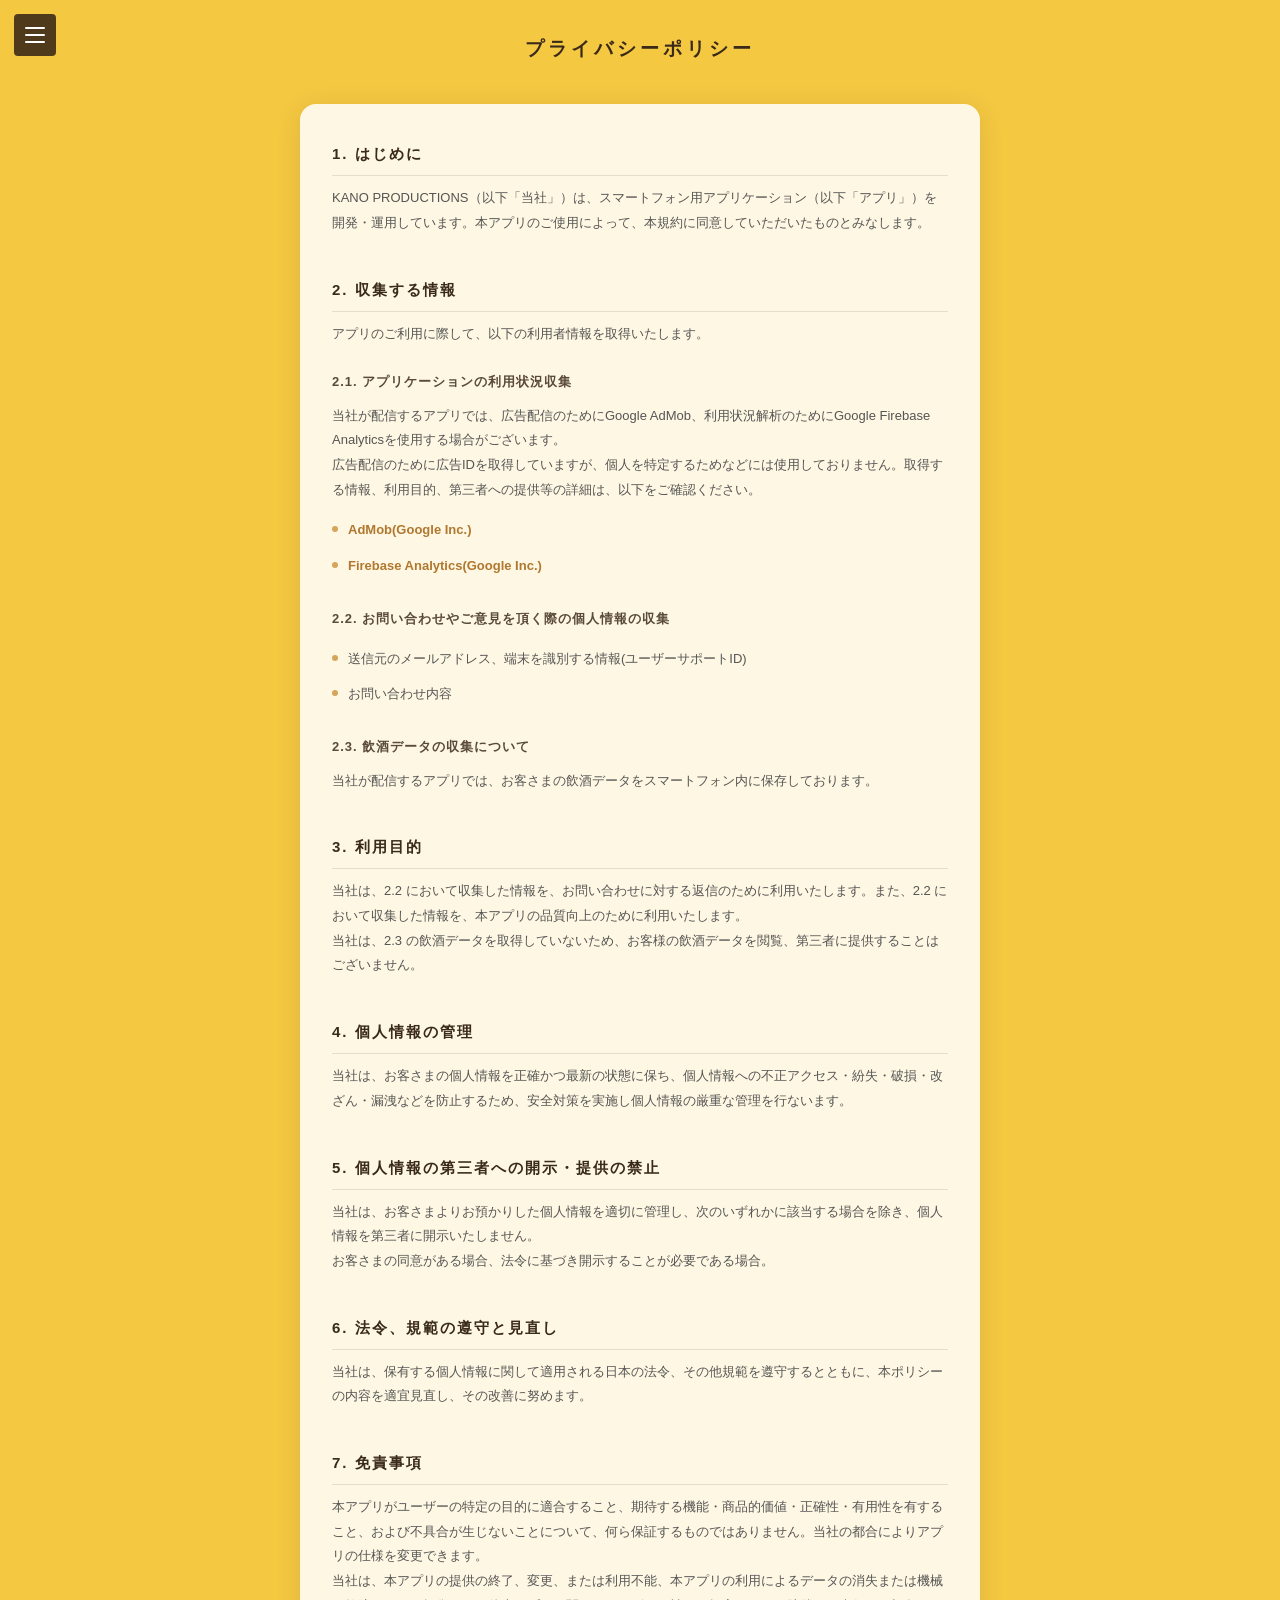
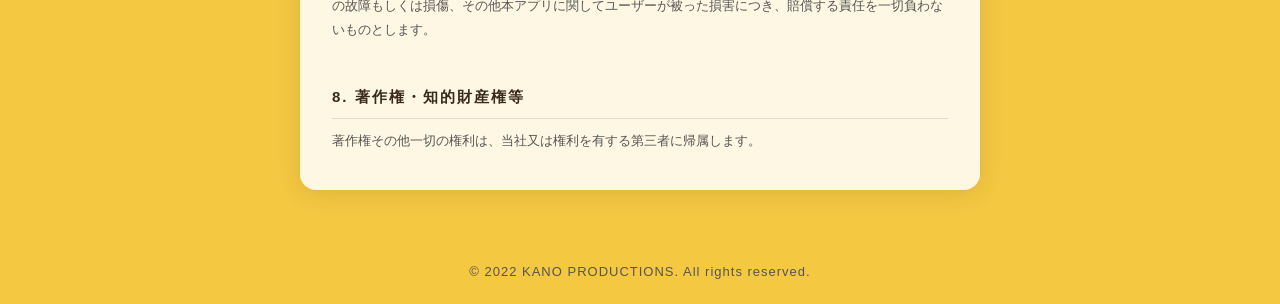
==== privacy.html @ 95e7b993 "コピーライトを2022～に変更" ====
<!DOCTYPE html>
<html lang="ja">
<head>
    <meta charset="UTF-8">
    <meta name="viewport" content="width=device-width, initial-scale=1.0, user-scalable=no, viewport-fit=cover">
    <meta name="theme-color" content="#f5c842">
    <title>KANO PRODUCTIONSのプライバシーポリシー</title>
    <link rel="stylesheet" href="privacy-styles.css">
</head>
<body>

<!-- Hamburger Button -->
<button class="hamburger" id="btnHamburger" aria-label="Menu">
    <span></span><span></span><span></span>
</button>

<!-- Side Menu -->
<div class="menu-overlay" id="menuOverlay"></div>
<nav class="side-menu" id="sideMenu">
    <button class="menu-close" id="btnMenuClose" aria-label="Close">&times;</button>
    <ul class="menu-links">
        <li><a href="index.html">HOME</a></li>
        <li><a href="privacy.html">PRIVACY POLICY</a></li>
    </ul>
    <div class="menu-bottom">KANO PRODUCTIONS</div>
</nav>

    <header>
        <h1 id="title">プライバシーポリシー</h1>
    </header>
    <main>
        <h2 id="top-title">1. はじめに</h2>
        <p>
            KANO PRODUCTIONS（以下「当社」）は、スマートフォン用アプリケーション（以下「アプリ」）を開発・運用しています。本アプリのご使用によって、本規約に同意していただいたものとみなします。
        </p>

        <h2>2. 収集する情報</h2>
        <p>アプリのご利用に際して、以下の利用者情報を取得いたします。</p>

        <h3>2.1. アプリケーションの利用状況収集</h3>
        <p>
            当社が配信するアプリでは、広告配信のためにGoogle AdMob、利用状況解析のためにGoogle Firebase Analyticsを使用する場合がございます。<br>
            広告配信のために広告IDを取得していますが、個人を特定するためなどには使用しておりません。取得する情報、利用目的、第三者への提供等の詳細は、以下をご確認ください。
        </p>
        <ul>
            <li><a href="https://policies.google.com/technologies/ads" target="_blank">AdMob(Google Inc.)</a></li>
            <li><a href="https://policies.google.com/privacy" target="_blank">Firebase Analytics(Google Inc.)</a></li>
        </ul>

        <h3>2.2. お問い合わせやご意見を頂く際の個人情報の収集</h3>
        <ul>
            <li>送信元のメールアドレス、端末を識別する情報(ユーザーサポートID)</li>
            <li>お問い合わせ内容</li>
        </ul>

        <h3>2.3. 飲酒データの収集について</h3>
        <p>当社が配信するアプリでは、お客さまの飲酒データをスマートフォン内に保存しております。</p>

        <h2>3. 利用目的</h2>
        <p>
            当社は、2.2 において収集した情報を、お問い合わせに対する返信のために利用いたします。また、2.2 において収集した情報を、本アプリの品質向上のために利用いたします。<br>
            当社は、2.3 の飲酒データを取得していないため、お客様の飲酒データを閲覧、第三者に提供することはございません。
        </p>

        <h2>4. 個人情報の管理</h2>
        <p>
            当社は、お客さまの個人情報を正確かつ最新の状態に保ち、個人情報への不正アクセス・紛失・破損・改ざん・漏洩などを防止するため、安全対策を実施し個人情報の厳重な管理を行ないます。
        </p>

        <h2>5. 個人情報の第三者への開示・提供の禁止</h2>
        <p>
            当社は、お客さまよりお預かりした個人情報を適切に管理し、次のいずれかに該当する場合を除き、個人情報を第三者に開示いたしません。<br>
            お客さまの同意がある場合、法令に基づき開示することが必要である場合。
        </p>

        <h2>6. 法令、規範の遵守と見直し</h2>
        <p>
            当社は、保有する個人情報に関して適用される日本の法令、その他規範を遵守するとともに、本ポリシーの内容を適宜見直し、その改善に努めます。
        </p>

        <h2>7. 免責事項</h2>
        <p>
            本アプリがユーザーの特定の目的に適合すること、期待する機能・商品的価値・正確性・有用性を有すること、および不具合が生じないことについて、何ら保証するものではありません。当社の都合によりアプリの仕様を変更できます。<br>
            当社は、本アプリの提供の終了、変更、または利用不能、本アプリの利用によるデータの消失または機械の故障もしくは損傷、その他本アプリに関してユーザーが被った損害につき、賠償する責任を一切負わないものとします。
        </p>

        <h2>8. 著作権・知的財産権等</h2>
        <p>
            著作権その他一切の権利は、当社又は権利を有する第三者に帰属します。
        </p>
    </main>
    <footer>
        <p>&copy; 2022 KANO PRODUCTIONS. All rights reserved.</p>
    </footer>

<script>
    const btnH = document.getElementById('btnHamburger');
    const btnC = document.getElementById('btnMenuClose');
    const overlay = document.getElementById('menuOverlay');
    const menu = document.getElementById('sideMenu');
    const themeColor = document.querySelector('meta[name="theme-color"]');
    function openMenu() {
        menu.classList.add('active');
        overlay.classList.add('active');
        themeColor.setAttribute('content', '#f5c842');
    }
    function closeMenu() {
        menu.classList.remove('active');
        overlay.classList.remove('active');
        themeColor.setAttribute('content', '#f5c842');
    }
    btnH.addEventListener('click', openMenu);
    btnC.addEventListener('click', closeMenu);
    overlay.addEventListener('click', closeMenu);
</script>
</body>
</html>
---- privacy-styles.css ----
* {
    margin: 0;
    padding: 0;
    box-sizing: border-box;
}

html {
    background: #f5c842;
    min-height: 100%;
}

body {
    font-family: 'Helvetica Neue', Arial, 'Hiragino Kaku Gothic ProN', 'Hiragino Sans', Meiryo, sans-serif;
    line-height: 1.8;
    background: #f5c842;
    min-height: 100vh;
    min-height: 100dvh;
    color: #3a2a1a;
}

header {
    text-align: center;
    padding: 32px 20px 18px;
    display: flex;
    align-items: center;
    justify-content: center;
    min-height: 42px;
}

#title {
    font-size: 19px;
    font-weight: 800;
    letter-spacing: 4px;
    color: #3a2a1a;
    margin: 0;
}

main {
    max-width: 680px;
    margin: 20px auto 40px;
    background: rgba(255, 255, 255, 0.85);
    backdrop-filter: blur(10px);
    padding: 36px 32px;
    border-radius: 16px;
    box-shadow: 0 4px 24px rgba(58, 42, 26, 0.12);
}

h2 {
    font-size: 15px;
    font-weight: 700;
    color: #3a2a1a;
    letter-spacing: 2px;
    margin-top: 40px;
    padding-bottom: 8px;
    border-bottom: 1px solid rgba(58, 42, 26, 0.12);
}

#top-title {
    margin-top: 0;
}

h3 {
    font-size: 13px;
    font-weight: 700;
    color: #5a4a3a;
    margin-top: 24px;
    letter-spacing: 1px;
}

p {
    font-size: 13px;
    line-height: 1.9;
    color: #555;
    margin-top: 10px;
}

a {
    color: #b07830;
    text-decoration: none;
    font-weight: 600;
    transition: color 0.2s;
}

a:hover {
    color: #8a5a20;
    text-decoration: underline;
}

ul {
    list-style: none;
    margin-left: 0;
    margin-top: 10px;
}

ul li {
    font-size: 13px;
    color: #555;
    padding: 6px 0 6px 16px;
    position: relative;
}

ul li::before {
    content: '';
    position: absolute;
    left: 0;
    top: 14px;
    width: 6px;
    height: 6px;
    border-radius: 50%;
    background: #d4a55a;
}

footer {
    text-align: center;
    padding: 20px;
    font-size: 11px;
    color: rgba(58, 42, 26, 0.5);
    letter-spacing: 1px;
}

/* ===== Hamburger Button ===== */
.hamburger {
    position: fixed;
    top: 14px;
    left: 14px;
    z-index: 1000;
    width: 42px;
    height: 42px;
    background: rgba(50, 35, 20, 0.85);
    border: none;
    border-radius: 4px;
    cursor: pointer;
    display: flex;
    flex-direction: column;
    align-items: center;
    justify-content: center;
    gap: 5px;
}
.hamburger span {
    display: block;
    width: 20px;
    height: 2px;
    background: #fff;
    border-radius: 1px;
    transition: 0.3s;
}

/* ===== Side Menu ===== */
.menu-overlay {
    position: fixed;
    inset: 0;
    background: rgba(0,0,0,0.5);
    z-index: 1100;
    opacity: 0;
    pointer-events: none;
    transition: opacity 0.3s;
}
.menu-overlay.active { opacity: 1; pointer-events: all; }

.side-menu {
    position: fixed;
    top: 0;
    bottom: 0;
    left: 0;
    width: 270px;
    height: 100%;
    background: #3a2a1a;
    z-index: 1200;
    display: flex;
    flex-direction: column;
    transform: translateX(-100%);
    transition: transform 0.3s ease;
    padding-top: env(safe-area-inset-top);
    padding-bottom: env(safe-area-inset-bottom);
}
.side-menu.active { transform: translateX(0); }

.menu-close {
    position: absolute;
    top: 14px;
    left: 14px;
    width: 42px;
    height: 42px;
    background: none;
    border: none;
    cursor: pointer;
    font-size: 26px;
    color: #aaa;
    display: flex;
    align-items: center;
    justify-content: center;
}
.menu-close:hover { color: #fff; }

.menu-links {
    margin-top: 68px;
    list-style: none;
}
.menu-links li {
    border-bottom: 1px solid rgba(255,255,255,0.08);
    padding: 0;
}
.menu-links li:first-child { border-top: 1px solid rgba(255,255,255,0.08); }
.menu-links li::before { display: none; }
.menu-links a {
    display: block;
    padding: 18px 24px;
    color: #d4a55a;
    text-decoration: none;
    font-size: 13px;
    letter-spacing: 3px;
    font-weight: 600;
    transition: background 0.2s;
}
.menu-links a:hover { background: rgba(255,255,255,0.05); color: #d4a55a; }

.menu-bottom {
    margin-top: auto;
    padding: 24px;
    color: rgba(255,255,255,0.3);
    font-size: 11px;
}

/* Safari safe area */
@supports (padding-top: env(safe-area-inset-top)) {
    body {
        padding-left: env(safe-area-inset-left);
        padding-right: env(safe-area-inset-right);
    }
    header {
        padding-top: calc(32px + env(safe-area-inset-top));
    }
    footer {
        padding-bottom: calc(20px + env(safe-area-inset-bottom));
    }
    .hamburger {
        top: calc(14px + env(safe-area-inset-top));
    }
    .menu-close {
        top: calc(14px + env(safe-area-inset-top));
    }
}

/* SP */
@media (max-width: 600px) {
    header {
        padding: 44px 16px 20px;
        padding-top: calc(44px + env(safe-area-inset-top, 0px));
    }

    #title {
        font-size: 18px;
        letter-spacing: 3px;
    }

    main {
        margin: 0 12px 32px;
        padding: 28px 20px;
        border-radius: 12px;
    }

    h2 {
        font-size: 14px;
        margin-top: 32px;
    }
}
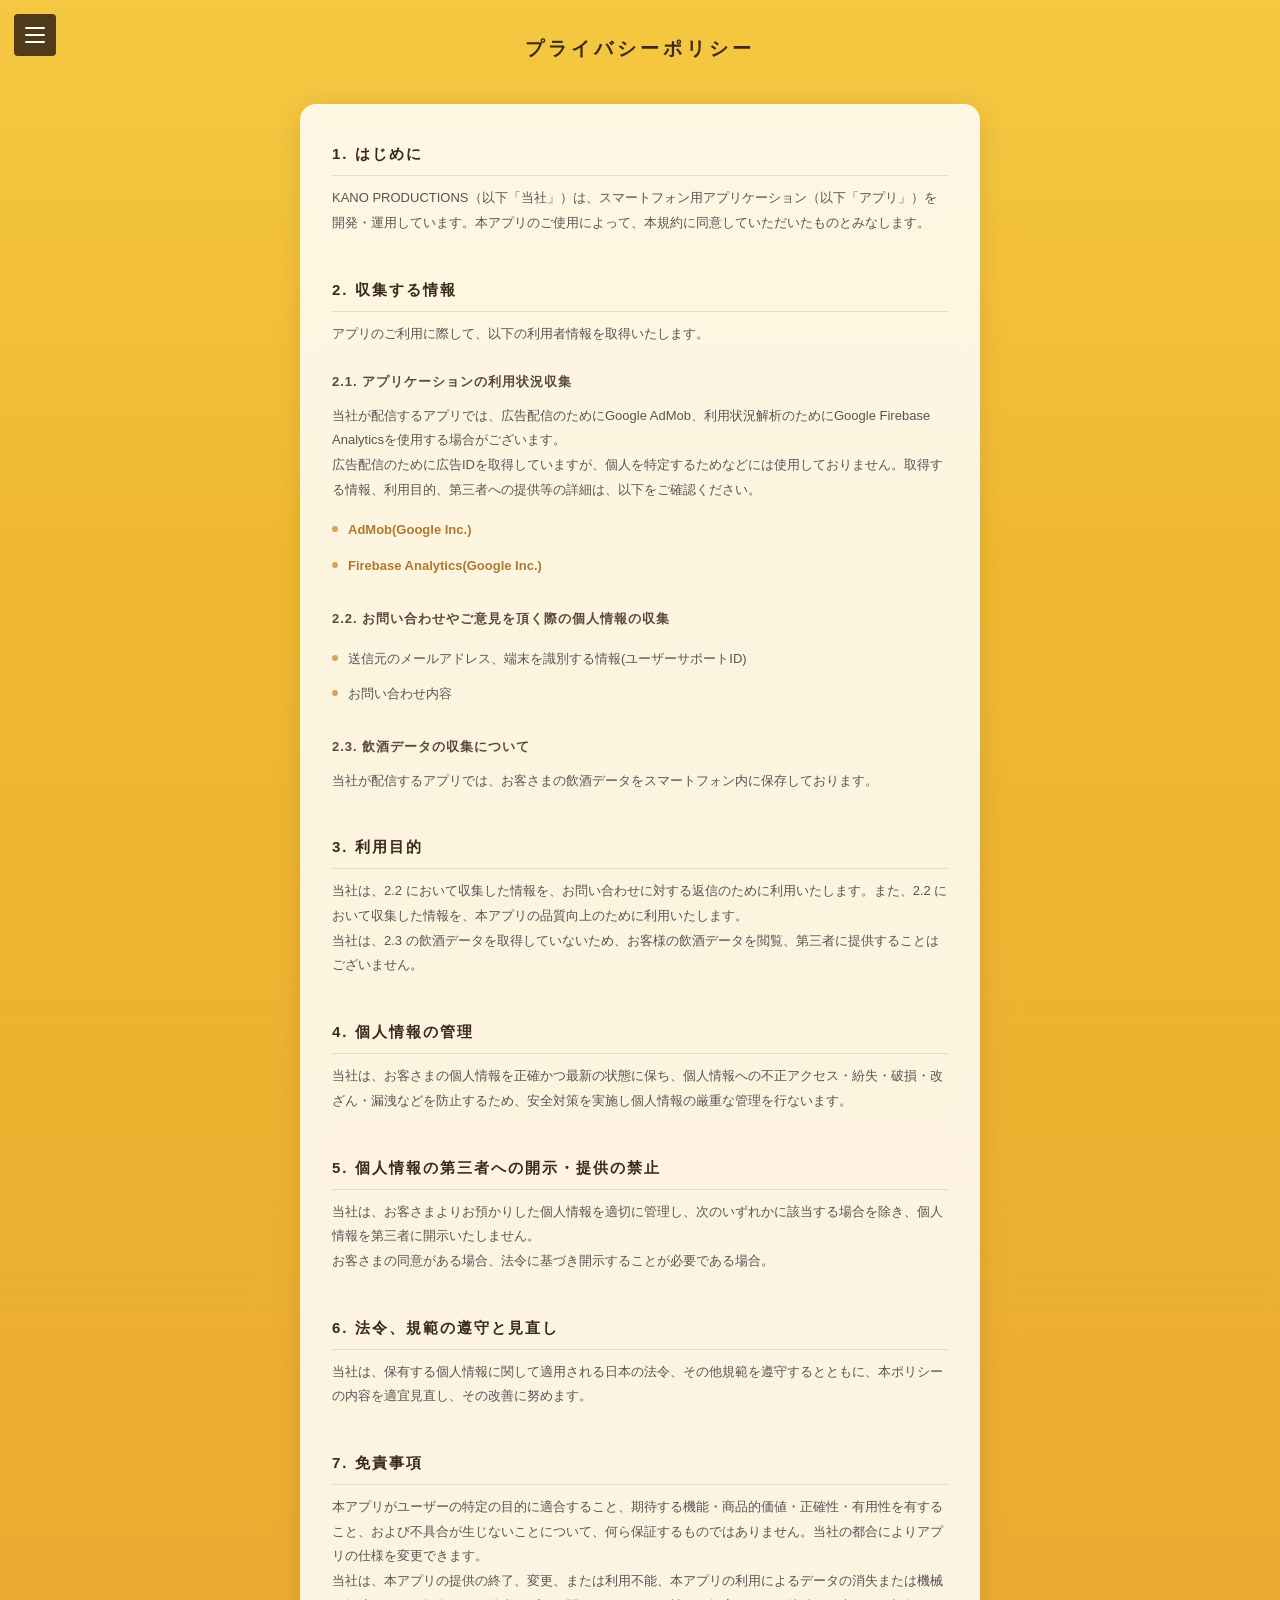
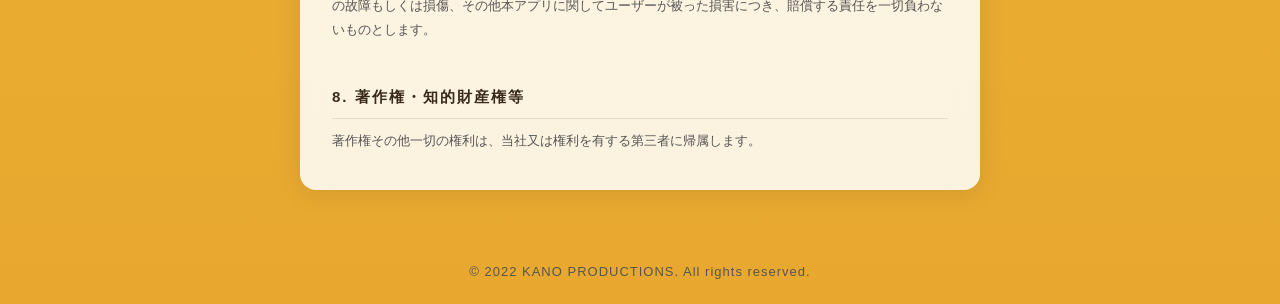
==== commit 732691c0: "メニューの上下対応" ====
--- a/privacy.html
+++ b/privacy.html
@@ -8,6 +8,10 @@
     <link rel="stylesheet" href="privacy-styles.css">
 </head>
 <body>
+
+<!-- SafeArea固定バー -->
+<div class="safe-area-top"></div>
+<div class="safe-area-bottom"></div>
 
 <!-- Hamburger Button -->
 <button class="hamburger" id="btnHamburger" aria-label="Menu">
@@ -99,14 +103,20 @@
     const overlay = document.getElementById('menuOverlay');
     const menu = document.getElementById('sideMenu');
     const themeColor = document.querySelector('meta[name="theme-color"]');
+    const saTop = document.querySelector('.safe-area-top');
+    const saBot = document.querySelector('.safe-area-bottom');
     function openMenu() {
         menu.classList.add('active');
         overlay.classList.add('active');
-        themeColor.setAttribute('content', '#f5c842');
+        saTop.classList.add('active');
+        saBot.classList.add('active');
+        themeColor.setAttribute('content', '#3a2a1a');
     }
     function closeMenu() {
         menu.classList.remove('active');
         overlay.classList.remove('active');
+        saTop.classList.remove('active');
+        saBot.classList.remove('active');
         themeColor.setAttribute('content', '#f5c842');
     }
     btnH.addEventListener('click', openMenu);
--- a/privacy-styles.css
+++ b/privacy-styles.css
@@ -5,14 +5,14 @@
 }
 
 html {
-    background: #f5c842;
+    background: linear-gradient(180deg, #f5c842 0%, #e8a830 100%) fixed;
     min-height: 100%;
 }
 
 body {
     font-family: 'Helvetica Neue', Arial, 'Hiragino Kaku Gothic ProN', 'Hiragino Sans', Meiryo, sans-serif;
     line-height: 1.8;
-    background: #f5c842;
+    background: linear-gradient(180deg, #f5c842 0%, #f0b830 30%, #e8a830 100%);
     min-height: 100vh;
     min-height: 100dvh;
     color: #3a2a1a;
@@ -159,13 +159,12 @@
 
 .side-menu {
     position: fixed;
-    top: 0;
-    bottom: 0;
+    top: calc(-1 * env(safe-area-inset-top, 0px));
+    bottom: calc(-1 * env(safe-area-inset-bottom, 0px));
     left: 0;
     width: 270px;
-    height: 100%;
     background: #3a2a1a;
-    z-index: 1200;
+    z-index: 9999;
     display: flex;
     flex-direction: column;
     transform: translateX(-100%);
@@ -221,6 +220,39 @@
     font-size: 11px;
 }
 
+/* SafeArea固定バー */
+.safe-area-top,
+.safe-area-bottom {
+    display: none;
+}
+
+@supports (padding-top: env(safe-area-inset-top)) {
+    .safe-area-top {
+        display: none;
+        position: fixed;
+        top: 0;
+        left: 0;
+        right: 0;
+        height: env(safe-area-inset-top);
+        background: #f5c842;
+        z-index: 900;
+    }
+    .safe-area-bottom {
+        display: none;
+        position: fixed;
+        bottom: 0;
+        left: 0;
+        right: 0;
+        height: env(safe-area-inset-bottom);
+        background: #e8a830;
+        z-index: 900;
+    }
+    .safe-area-top.active,
+    .safe-area-bottom.active {
+        display: block;
+    }
+}
+
 /* Safari safe area */
 @supports (padding-top: env(safe-area-inset-top)) {
     body {
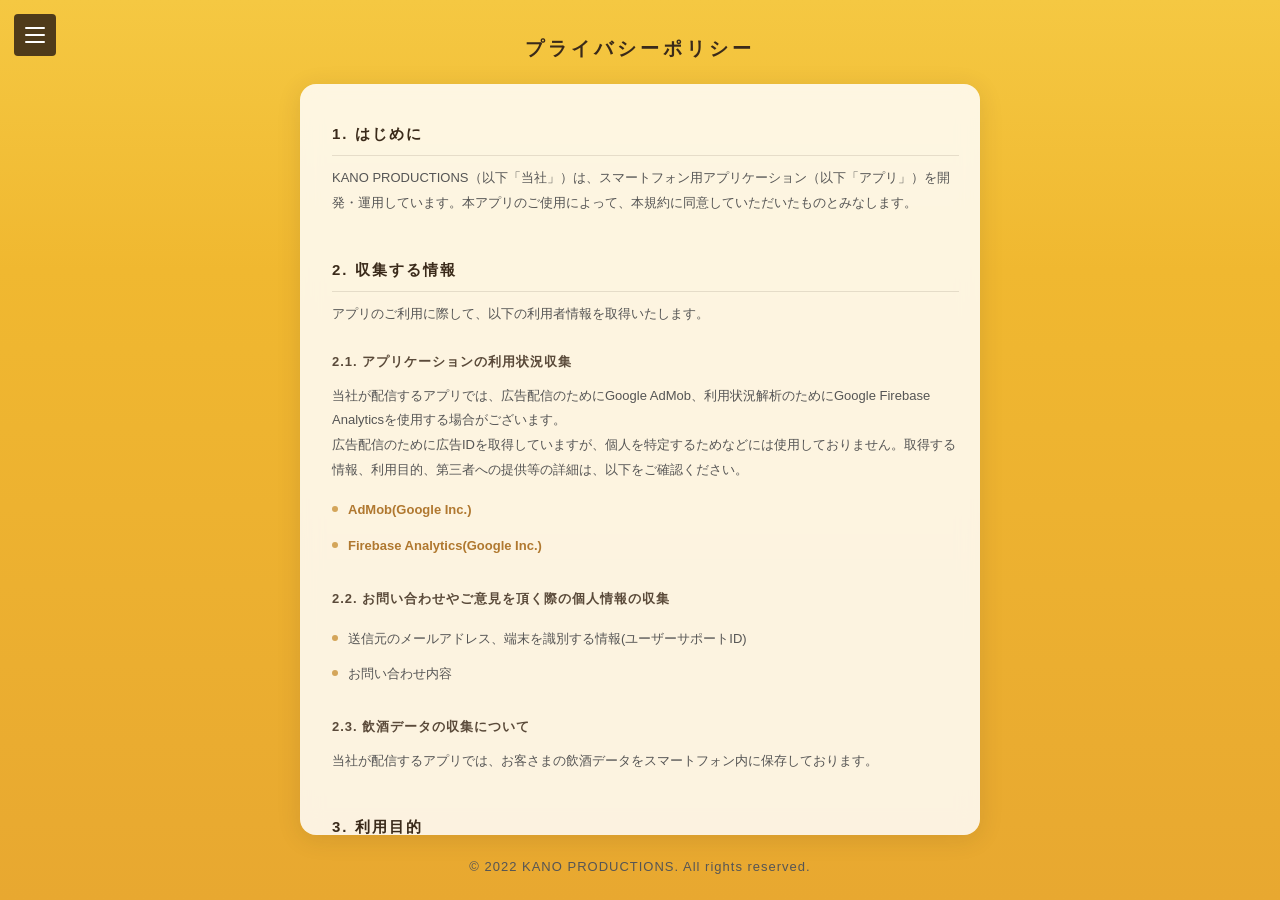
==== commit 6b9ea40e: "プラポリのデザイン更新" ====
--- a/privacy.html
+++ b/privacy.html
@@ -8,10 +8,6 @@
     <link rel="stylesheet" href="privacy-styles.css">
 </head>
 <body>
-
-<!-- SafeArea固定バー -->
-<div class="safe-area-top"></div>
-<div class="safe-area-bottom"></div>
 
 <!-- Hamburger Button -->
 <button class="hamburger" id="btnHamburger" aria-label="Menu">
@@ -32,6 +28,7 @@
     <header>
         <h1 id="title">プライバシーポリシー</h1>
     </header>
+    <div class="main-wrap">
     <main>
         <h2 id="top-title">1. はじめに</h2>
         <p>
@@ -93,6 +90,7 @@
             著作権その他一切の権利は、当社又は権利を有する第三者に帰属します。
         </p>
     </main>
+    </div>
     <footer>
         <p>&copy; 2022 KANO PRODUCTIONS. All rights reserved.</p>
     </footer>
@@ -102,22 +100,13 @@
     const btnC = document.getElementById('btnMenuClose');
     const overlay = document.getElementById('menuOverlay');
     const menu = document.getElementById('sideMenu');
-    const themeColor = document.querySelector('meta[name="theme-color"]');
-    const saTop = document.querySelector('.safe-area-top');
-    const saBot = document.querySelector('.safe-area-bottom');
     function openMenu() {
         menu.classList.add('active');
         overlay.classList.add('active');
-        saTop.classList.add('active');
-        saBot.classList.add('active');
-        themeColor.setAttribute('content', '#3a2a1a');
     }
     function closeMenu() {
         menu.classList.remove('active');
         overlay.classList.remove('active');
-        saTop.classList.remove('active');
-        saBot.classList.remove('active');
-        themeColor.setAttribute('content', '#f5c842');
     }
     btnH.addEventListener('click', openMenu);
     btnC.addEventListener('click', closeMenu);
--- a/privacy-styles.css
+++ b/privacy-styles.css
@@ -5,7 +5,7 @@
 }
 
 html {
-    background: linear-gradient(180deg, #f5c842 0%, #e8a830 100%) fixed;
+    background: #f5c842;
     min-height: 100%;
 }
 
@@ -13,9 +13,12 @@
     font-family: 'Helvetica Neue', Arial, 'Hiragino Kaku Gothic ProN', 'Hiragino Sans', Meiryo, sans-serif;
     line-height: 1.8;
     background: linear-gradient(180deg, #f5c842 0%, #f0b830 30%, #e8a830 100%);
-    min-height: 100vh;
-    min-height: 100dvh;
+    height: 100vh;
+    height: 100dvh;
     color: #3a2a1a;
+    overflow: hidden;
+    display: flex;
+    flex-direction: column;
 }
 
 header {
@@ -35,14 +38,25 @@
     margin: 0;
 }
 
-main {
+.main-wrap {
     max-width: 680px;
-    margin: 20px auto 40px;
+    margin: 0 auto;
+    width: 100%;
+    flex: 1;
+    overflow: hidden;
+    border-radius: 16px;
     background: rgba(255, 255, 255, 0.85);
     backdrop-filter: blur(10px);
+    box-shadow: 0 4px 24px rgba(58, 42, 26, 0.12);
+}
+
+main {
     padding: 36px 32px;
-    border-radius: 16px;
-    box-shadow: 0 4px 24px rgba(58, 42, 26, 0.12);
+    padding-right: 20px;
+    margin-right: 1px;
+    height: 100%;
+    overflow-y: auto;
+    -webkit-overflow-scrolling: touch;
 }
 
 h2 {
@@ -112,10 +126,12 @@
 
 footer {
     text-align: center;
-    padding: 20px;
+    padding: 10px 20px;
+    padding-bottom: calc(10px + env(safe-area-inset-bottom, 0px));
     font-size: 11px;
     color: rgba(58, 42, 26, 0.5);
     letter-spacing: 1px;
+    flex-shrink: 0;
 }
 
 /* ===== Hamburger Button ===== */
@@ -136,6 +152,7 @@
     justify-content: center;
     gap: 5px;
 }
+
 .hamburger span {
     display: block;
     width: 20px;
@@ -149,13 +166,17 @@
 .menu-overlay {
     position: fixed;
     inset: 0;
-    background: rgba(0,0,0,0.5);
+    background: rgba(0, 0, 0, 0.5);
     z-index: 1100;
     opacity: 0;
     pointer-events: none;
     transition: opacity 0.3s;
 }
-.menu-overlay.active { opacity: 1; pointer-events: all; }
+
+.menu-overlay.active {
+    opacity: 1;
+    pointer-events: all;
+}
 
 .side-menu {
     position: fixed;
@@ -172,7 +193,10 @@
     padding-top: env(safe-area-inset-top);
     padding-bottom: env(safe-area-inset-bottom);
 }
-.side-menu.active { transform: translateX(0); }
+
+.side-menu.active {
+    transform: translateX(0);
+}
 
 .menu-close {
     position: absolute;
@@ -189,18 +213,29 @@
     align-items: center;
     justify-content: center;
 }
-.menu-close:hover { color: #fff; }
+
+.menu-close:hover {
+    color: #fff;
+}
 
 .menu-links {
     margin-top: 68px;
     list-style: none;
 }
+
 .menu-links li {
-    border-bottom: 1px solid rgba(255,255,255,0.08);
+    border-bottom: 1px solid rgba(255, 255, 255, 0.08);
     padding: 0;
 }
-.menu-links li:first-child { border-top: 1px solid rgba(255,255,255,0.08); }
-.menu-links li::before { display: none; }
+
+.menu-links li:first-child {
+    border-top: 1px solid rgba(255, 255, 255, 0.08);
+}
+
+.menu-links li::before {
+    display: none;
+}
+
 .menu-links a {
     display: block;
     padding: 18px 24px;
@@ -211,46 +246,17 @@
     font-weight: 600;
     transition: background 0.2s;
 }
-.menu-links a:hover { background: rgba(255,255,255,0.05); color: #d4a55a; }
+
+.menu-links a:hover {
+    background: rgba(255, 255, 255, 0.05);
+    color: #d4a55a;
+}
 
 .menu-bottom {
     margin-top: auto;
     padding: 24px;
-    color: rgba(255,255,255,0.3);
+    color: rgba(255, 255, 255, 0.3);
     font-size: 11px;
-}
-
-/* SafeArea固定バー */
-.safe-area-top,
-.safe-area-bottom {
-    display: none;
-}
-
-@supports (padding-top: env(safe-area-inset-top)) {
-    .safe-area-top {
-        display: none;
-        position: fixed;
-        top: 0;
-        left: 0;
-        right: 0;
-        height: env(safe-area-inset-top);
-        background: #f5c842;
-        z-index: 900;
-    }
-    .safe-area-bottom {
-        display: none;
-        position: fixed;
-        bottom: 0;
-        left: 0;
-        right: 0;
-        height: env(safe-area-inset-bottom);
-        background: #e8a830;
-        z-index: 900;
-    }
-    .safe-area-top.active,
-    .safe-area-bottom.active {
-        display: block;
-    }
 }
 
 /* Safari safe area */
@@ -259,15 +265,19 @@
         padding-left: env(safe-area-inset-left);
         padding-right: env(safe-area-inset-right);
     }
+
     header {
         padding-top: calc(32px + env(safe-area-inset-top));
     }
+
     footer {
         padding-bottom: calc(20px + env(safe-area-inset-bottom));
     }
+
     .hamburger {
         top: calc(14px + env(safe-area-inset-top));
     }
+
     .menu-close {
         top: calc(14px + env(safe-area-inset-top));
     }
@@ -285,14 +295,16 @@
         letter-spacing: 3px;
     }
 
+    .main-wrap {
+        border-radius: 12px;
+    }
+
     main {
-        margin: 0 12px 32px;
         padding: 28px 20px;
-        border-radius: 12px;
     }
 
     h2 {
         font-size: 14px;
         margin-top: 32px;
     }
-}
+}
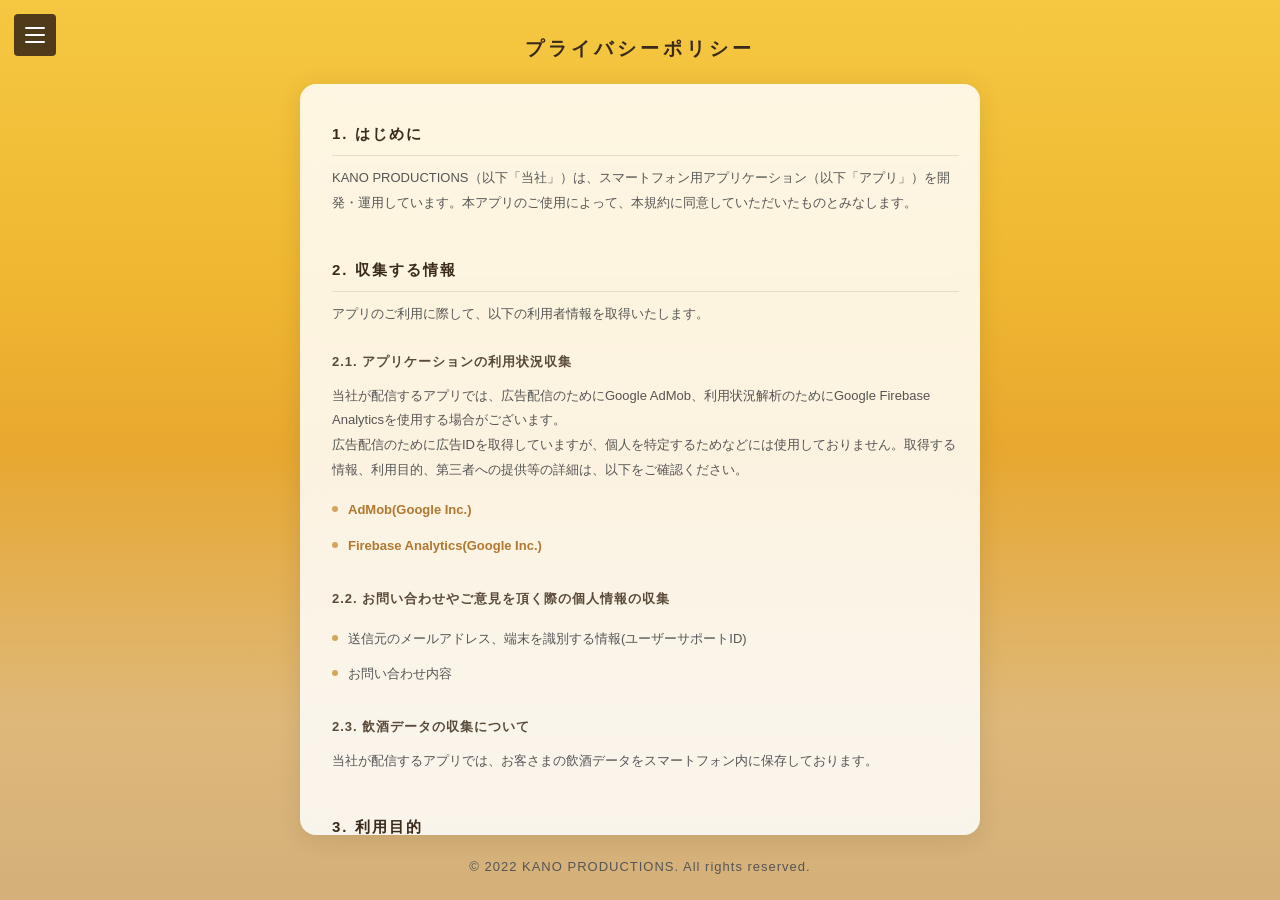
==== commit 7b8d7b88: "右側はみ出し修正対応" ====
--- a/privacy.html
+++ b/privacy.html
@@ -8,6 +8,9 @@
     <link rel="stylesheet" href="privacy-styles.css">
 </head>
 <body>
+
+<!-- 背景レイヤー（SafeArea含むビューポート全体をカバー） -->
+<div class="bg-layer"></div>
 
 <!-- Hamburger Button -->
 <button class="hamburger" id="btnHamburger" aria-label="Menu">
@@ -100,17 +103,32 @@
     const btnC = document.getElementById('btnMenuClose');
     const overlay = document.getElementById('menuOverlay');
     const menu = document.getElementById('sideMenu');
+    const themeColor = document.querySelector('meta[name="theme-color"]');
+
     function openMenu() {
         menu.classList.add('active');
         overlay.classList.add('active');
+        themeColor.setAttribute('content', '#3a2a1a');
     }
     function closeMenu() {
         menu.classList.remove('active');
         overlay.classList.remove('active');
+        themeColor.setAttribute('content', '#f5c842');
     }
     btnH.addEventListener('click', openMenu);
     btnC.addEventListener('click', closeMenu);
     overlay.addEventListener('click', closeMenu);
+
+    // indexと同じ--vh制御
+    function updateVh() {
+        const vh = (window.visualViewport ? window.visualViewport.height : window.innerHeight) * 0.01;
+        document.documentElement.style.setProperty('--vh', vh + 'px');
+    }
+    window.addEventListener('resize', updateVh);
+    if (window.visualViewport) {
+        window.visualViewport.addEventListener('resize', updateVh);
+    }
+    updateVh();
 </script>
 </body>
 </html>
--- a/privacy-styles.css
+++ b/privacy-styles.css
@@ -5,20 +5,33 @@
 }
 
 html {
-    background: #f5c842;
+    background: #d4b07a;
     min-height: 100%;
 }
 
 body {
     font-family: 'Helvetica Neue', Arial, 'Hiragino Kaku Gothic ProN', 'Hiragino Sans', Meiryo, sans-serif;
     line-height: 1.8;
-    background: linear-gradient(180deg, #f5c842 0%, #f0b830 30%, #e8a830 100%);
+    background: transparent;
     height: 100vh;
     height: 100dvh;
+    height: calc(var(--vh, 1vh) * 100);
     color: #3a2a1a;
     overflow: hidden;
     display: flex;
     flex-direction: column;
+}
+
+.bg-layer {
+    position: fixed;
+    top: 0;
+    left: 0;
+    width: 100%;
+    height: 100vh;
+    height: 100dvh;
+    height: calc(var(--vh, 1vh) * 100);
+    background: linear-gradient(180deg, #f5c842 0%, #f0b830 30%, #e8a830 50%, #deb87a 80%, #d4b07a 100%);
+    z-index: -1;
 }
 
 header {
@@ -296,11 +309,14 @@
     }
 
     .main-wrap {
+        margin: 0 12px;
+        width: auto;
         border-radius: 12px;
     }
 
     main {
         padding: 28px 20px;
+        padding-right: 14px;
     }
 
     h2 {
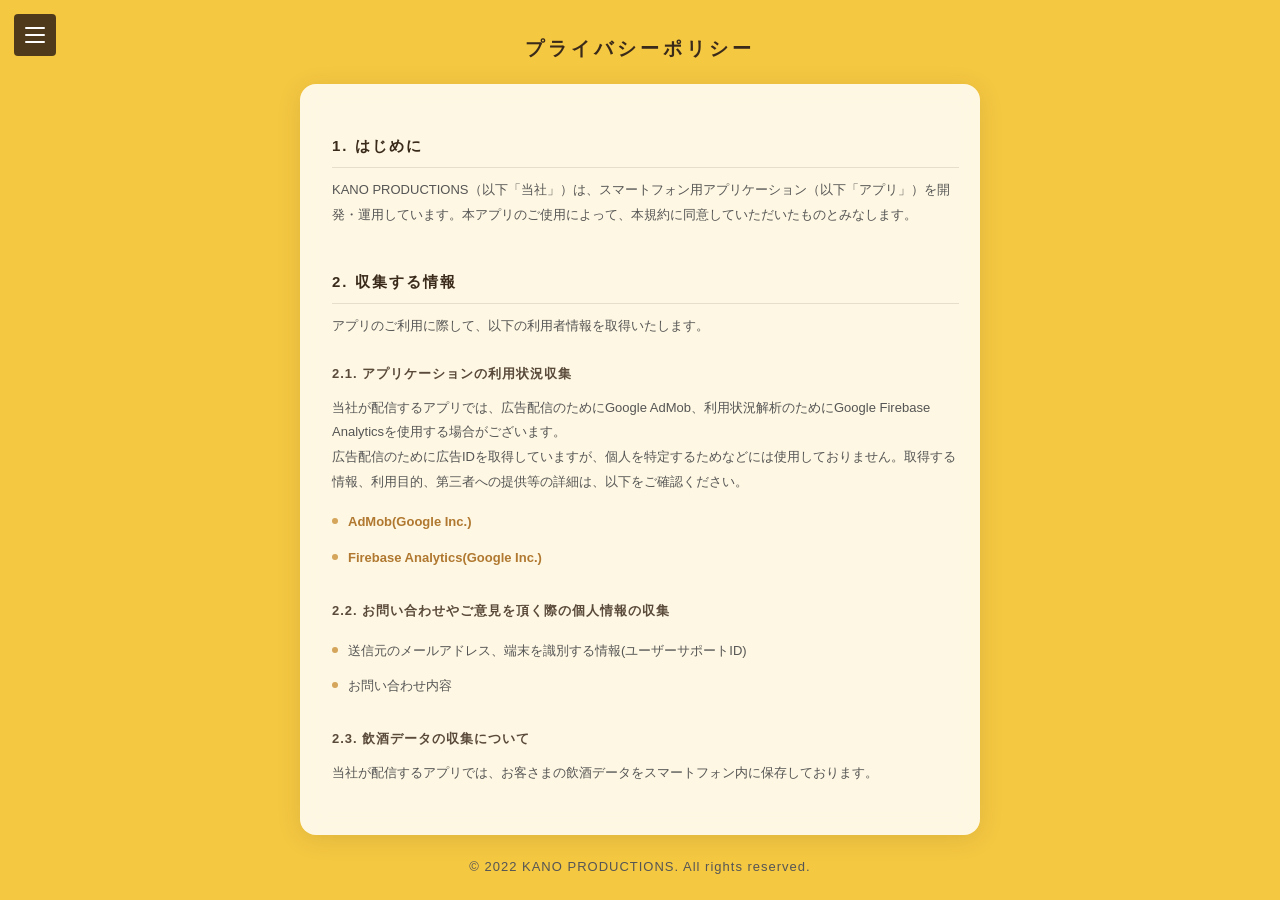
==== commit b658b7ca: "プラポリのいろいろ修正" ====
--- a/privacy.html
+++ b/privacy.html
@@ -33,6 +33,7 @@
     </header>
     <div class="main-wrap">
     <main>
+        <div class="scroll-inner">
         <h2 id="top-title">1. はじめに</h2>
         <p>
             KANO PRODUCTIONS（以下「当社」）は、スマートフォン用アプリケーション（以下「アプリ」）を開発・運用しています。本アプリのご使用によって、本規約に同意していただいたものとみなします。
@@ -92,6 +93,7 @@
         <p>
             著作権その他一切の権利は、当社又は権利を有する第三者に帰属します。
         </p>
+        </div>
     </main>
     </div>
     <footer>
--- a/privacy-styles.css
+++ b/privacy-styles.css
@@ -5,17 +5,16 @@
 }
 
 html {
-    background: #d4b07a;
+    background: #f5c842;
     min-height: 100%;
 }
 
 body {
     font-family: 'Helvetica Neue', Arial, 'Hiragino Kaku Gothic ProN', 'Hiragino Sans', Meiryo, sans-serif;
     line-height: 1.8;
-    background: transparent;
+    background: #f5c842;
     height: 100vh;
     height: 100dvh;
-    height: calc(var(--vh, 1vh) * 100);
     color: #3a2a1a;
     overflow: hidden;
     display: flex;
@@ -23,15 +22,7 @@
 }
 
 .bg-layer {
-    position: fixed;
-    top: 0;
-    left: 0;
-    width: 100%;
-    height: 100vh;
-    height: 100dvh;
-    height: calc(var(--vh, 1vh) * 100);
-    background: linear-gradient(180deg, #f5c842 0%, #f0b830 30%, #e8a830 50%, #deb87a 80%, #d4b07a 100%);
-    z-index: -1;
+    display: none;
 }
 
 header {
@@ -64,6 +55,12 @@
 }
 
 main {
+    padding: 12px 0;
+    height: 100%;
+    overflow: hidden;
+}
+
+.scroll-inner {
     padding: 36px 32px;
     padding-right: 20px;
     margin-right: 1px;
@@ -309,12 +306,12 @@
     }
 
     .main-wrap {
-        margin: 0 12px;
+        margin: 0 20px;
         width: auto;
         border-radius: 12px;
     }
 
-    main {
+    .scroll-inner {
         padding: 28px 20px;
         padding-right: 14px;
     }
@@ -323,4 +320,16 @@
         font-size: 14px;
         margin-top: 32px;
     }
+
+    footer {
+        font-size: 9px;
+        padding-top: 12px;
+        padding-left: 16px;
+        padding-right: 16px;
+        padding-bottom: calc(16px + env(safe-area-inset-bottom, 0px));
+    }
+
+    footer p {
+        font-size: 9px;
+    }
 }
